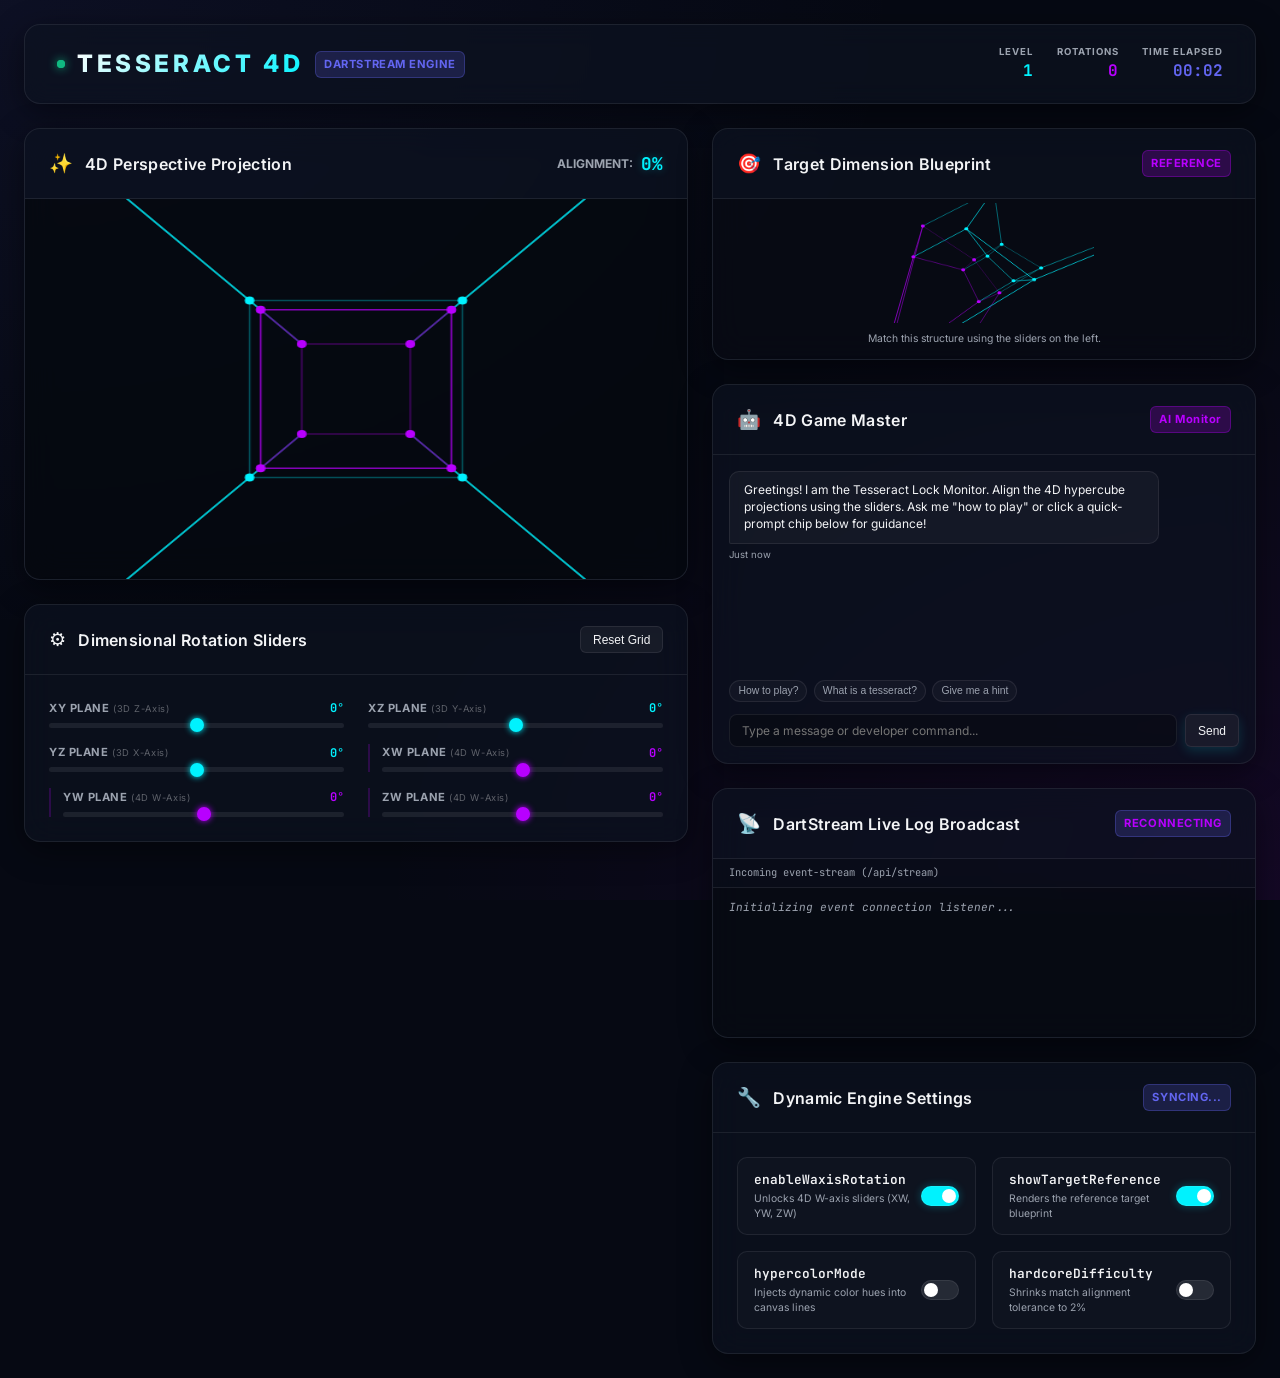
==== projects/tesseract/web/index.html @ 5fdc4a43 "initial commit: Tesseract 4D Rotation Puzzle game using DartStream" ====
<!DOCTYPE html>
<html lang="en">
<head>
  <meta charset="UTF-8">
  <meta name="viewport" content="width=device-width, initial-scale=1.0">
  <title>Tesseract 4D // DartStream Puzzle Game</title>
  <!-- Google Fonts: Inter and JetBrains Mono -->
  <link rel="preconnect" href="https://fonts.googleapis.com">
  <link rel="preconnect" href="https://fonts.gstatic.com" crossorigin>
  <link href="https://fonts.googleapis.com/css2?family=Inter:wght@300;400;500;600;700;800&family=JetBrains+Mono:wght@400;500;700&display=swap" rel="stylesheet">
  <link rel="stylesheet" href="style.css">
</head>
<body>
  <div class="game-wrapper">
    <!-- Header -->
    <header class="game-header">
      <div class="brand">
        <span class="pulse-dot active" id="server-indicator"></span>
        <h1>TESSERACT 4D</h1>
        <span class="badge">DARTSTREAM ENGINE</span>
      </div>
      <div class="game-meta-badges">
        <div class="stat-badge">
          <span class="label">LEVEL</span>
          <span class="value text-cyan" id="level-display">1</span>
        </div>
        <div class="stat-badge">
          <span class="label">ROTATIONS</span>
          <span class="value text-purple" id="rotations-display">0</span>
        </div>
        <div class="stat-badge">
          <span class="label">TIME ELAPSED</span>
          <span class="value text-indigo" id="timer-display">00:00</span>
        </div>
      </div>
    </header>

    <!-- Main Game Grid -->
    <main class="game-grid">
      
      <!-- Left Panel: Main 4D Projection Canvas & Rotational Controls -->
      <section class="grid-col left-col">
        <div class="card glassmorphic canvas-card">
          <div class="card-header">
            <div class="card-title-group">
              <span class="icon">✨</span>
              <h2>4D Perspective Projection</h2>
            </div>
            <div class="alignment-score">
              <span class="label">ALIGNMENT:</span>
              <span class="value text-cyan" id="match-display">0%</span>
            </div>
          </div>
          <div class="card-body game-canvas-container">
            <canvas id="game-canvas" width="550" height="380"></canvas>
            <div class="success-overlay" id="win-overlay">
              <div class="overlay-content">
                <h2>LOCK DECRYPTED!</h2>
                <p>4D alignment matched successfully.</p>
                <button class="btn btn-primary" id="next-level-btn">Next Level</button>
              </div>
            </div>
          </div>
        </div>

        <!-- 4D Rotational Controls (6 planes) -->
        <div class="card glassmorphic controls-card">
          <div class="card-header">
            <div class="card-title-group">
              <span class="icon">⚙️</span>
              <h2>Dimensional Rotation Sliders</h2>
            </div>
            <button class="btn" id="reset-angles-btn">Reset Grid</button>
          </div>
          <div class="card-body">
            <div class="sliders-grid">
              
              <!-- 3D rotations -->
              <div class="slider-group">
                <div class="slider-header">
                  <span class="plane-label">XY PLANE <small>(3D Z-Axis)</small></span>
                  <span class="plane-val" id="val-xy">0°</span>
                </div>
                <input type="range" class="rot-slider" id="slider-xy" min="-180" max="180" value="0">
              </div>

              <div class="slider-group">
                <div class="slider-header">
                  <span class="plane-label">XZ PLANE <small>(3D Y-Axis)</small></span>
                  <span class="plane-val" id="val-xz">0°</span>
                </div>
                <input type="range" class="rot-slider" id="slider-xz" min="-180" max="180" value="0">
              </div>

              <div class="slider-group">
                <div class="slider-header">
                  <span class="plane-label">YZ PLANE <small>(3D X-Axis)</small></span>
                  <span class="plane-val" id="val-yz">0°</span>
                </div>
                <input type="range" class="rot-slider" id="slider-yz" min="-180" max="180" value="0">
              </div>

              <!-- 4D rotations (along W-axis) -->
              <div class="slider-group w-axis-control">
                <div class="slider-header">
                  <span class="plane-label">XW PLANE <small>(4D W-Axis)</small></span>
                  <span class="plane-val" id="val-xw">0°</span>
                </div>
                <input type="range" class="rot-slider" id="slider-xw" min="-180" max="180" value="0">
              </div>

              <div class="slider-group w-axis-control">
                <div class="slider-header">
                  <span class="plane-label">YW PLANE <small>(4D W-Axis)</small></span>
                  <span class="plane-val" id="val-yw">0°</span>
                </div>
                <input type="range" class="rot-slider" id="slider-yw" min="-180" max="180" value="0">
              </div>

              <div class="slider-group w-axis-control">
                <div class="slider-header">
                  <span class="plane-label">ZW PLANE <small>(4D W-Axis)</small></span>
                  <span class="plane-val" id="val-zw">0°</span>
                </div>
                <input type="range" class="rot-slider" id="slider-zw" min="-180" max="180" value="0">
              </div>

            </div>
          </div>
        </div>
      </section>

      <!-- Right Panel: Target reference, AI assistant and Server live stream logs -->
      <section class="grid-col right-col">
        
        <!-- Target Reference Projection -->
        <div class="card glassmorphic target-card" id="target-reference-card">
          <div class="card-header">
            <div class="card-title-group">
              <span class="icon">🎯</span>
              <h2>Target Dimension Blueprint</h2>
            </div>
            <span class="badge badge-purple">REFERENCE</span>
          </div>
          <div class="card-body target-canvas-container">
            <canvas id="target-canvas" width="220" height="150"></canvas>
            <p class="target-hint">Match this structure using the sliders on the left.</p>
          </div>
        </div>

        <!-- AI Assistant Game Master -->
        <div class="card glassmorphic chat-card">
          <div class="card-header">
            <div class="card-title-group">
              <span class="icon">🤖</span>
              <h2>4D Game Master</h2>
            </div>
            <span class="badge badge-purple">AI Monitor</span>
          </div>
          <div class="card-body chat-body-container">
            <div class="chat-messages" id="chat-messages-container">
              <div class="chat-bubble assistant">
                <div class="bubble-content">
                  Greetings! I am the Tesseract Lock Monitor. Align the 4D hypercube projections using the sliders. Ask me "how to play" or click a quick-prompt chip below for guidance!
                </div>
                <span class="chat-time">Just now</span>
              </div>
            </div>
            <div class="quick-prompts">
              <button class="chip-prompt" data-msg="How to play this game?">How to play?</button>
              <button class="chip-prompt" data-msg="What is a tesseract?">What is a tesseract?</button>
              <button class="chip-prompt" data-msg="Give me a hint to align the cubes.">Give me a hint</button>
            </div>
            <form class="chat-input-form" id="chat-form">
              <input type="text" id="chat-input" placeholder="Type a message or developer command..." required autocomplete="off">
              <button type="submit" class="btn btn-send" id="chat-send-btn">Send</button>
            </form>
          </div>
        </div>

        <!-- Live Engine Stream Telemetries -->
        <div class="card glassmorphic terminal-card">
          <div class="card-header">
            <div class="card-title-group">
              <span class="icon">📡</span>
              <h2>DartStream Live Log Broadcast</h2>
            </div>
            <span class="badge badge-outline" id="sse-status">ACTIVE</span>
          </div>
          <div class="card-body terminal-body">
            <div class="terminal-header">Incoming event-stream (/api/stream)</div>
            <div class="terminal-content" id="terminal-log">
              <div class="log-line system-msg">Initializing event connection listener...</div>
            </div>
          </div>
        </div>

        <!-- Game configurations (Feature flags) -->
        <div class="card glassmorphic flags-card">
          <div class="card-header">
            <div class="card-title-group">
              <span class="icon">🔧</span>
              <h2>Dynamic Engine Settings</h2>
            </div>
            <span class="badge" id="flags-status">SYNCED</span>
          </div>
          <div class="card-body">
            <div class="flags-list">
              <label class="flag-item">
                <div class="flag-info">
                  <span class="flag-name">enableWaxisRotation</span>
                  <span class="flag-desc">Unlocks 4D W-axis sliders (XW, YW, ZW)</span>
                </div>
                <input type="checkbox" id="flag-waxis" checked>
                <span class="slider"></span>
              </label>

              <label class="flag-item">
                <div class="flag-info">
                  <span class="flag-name">showTargetReference</span>
                  <span class="flag-desc">Renders the reference target blueprint</span>
                </div>
                <input type="checkbox" id="flag-reference" checked>
                <span class="slider"></span>
              </label>

              <label class="flag-item">
                <div class="flag-info">
                  <span class="flag-name">hypercolorMode</span>
                  <span class="flag-desc">Injects dynamic color hues into canvas lines</span>
                </div>
                <input type="checkbox" id="flag-hypercolor">
                <span class="slider"></span>
              </label>

              <label class="flag-item">
                <div class="flag-info">
                  <span class="flag-name">hardcoreDifficulty</span>
                  <span class="flag-desc">Shrinks match alignment tolerance to 2%</span>
                </div>
                <input type="checkbox" id="flag-difficulty">
                <span class="slider"></span>
              </label>
            </div>
          </div>
        </div>

      </section>
    </main>
  </div>
  <script src="app.js"></script>
</body>
</html>
---- projects/tesseract/web/style.css ----
/* Custom variables and theme colors */
:root {
  --bg-base: #060913;
  --bg-surface: rgba(13, 19, 33, 0.65);
  --border-glass: rgba(255, 255, 255, 0.08);
  --border-focus: rgba(0, 242, 254, 0.4);
  
  --text-main: #F3F4F6;
  --text-muted: #9CA3AF;
  
  /* Neon Accents */
  --accent-cyan: #00F2FE;
  --accent-purple: #B800FF;
  --accent-indigo: #6366F1;
  --accent-magenta: #FF007F;
  --success: #10B981;
  --danger: #EF4444;
  
  --font-sans: 'Inter', system-ui, -apple-system, sans-serif;
  --font-mono: 'JetBrains Mono', monospace;
  
  --shadow-glow: 0 0 15px rgba(0, 242, 254, 0.15);
  --shadow-card: 0 8px 32px 0 rgba(0, 0, 0, 0.45);
  
  --transition-smooth: all 0.3s cubic-bezier(0.4, 0, 0.2, 1);
}

/* Reset and Core Styles */
* {
  box-sizing: border-box;
  margin: 0;
  padding: 0;
}

body {
  background-color: var(--bg-base);
  background-image: 
    radial-gradient(at 0% 0%, rgba(99, 102, 241, 0.08) 0px, transparent 50%),
    radial-gradient(at 100% 100%, rgba(184, 0, 255, 0.08) 0px, transparent 50%);
  background-attachment: fixed;
  color: var(--text-main);
  font-family: var(--font-sans);
  min-height: 100vh;
  line-height: 1.5;
  overflow-x: hidden;
  padding: 1.5rem;
}

/* Hypercolor Mode active */
body.hypercolor-active {
  background-image: 
    radial-gradient(at 0% 0%, rgba(255, 0, 127, 0.1) 0px, transparent 50%),
    radial-gradient(at 100% 100%, rgba(0, 242, 254, 0.1) 0px, transparent 50%);
}

/* Scrollbar styling */
::-webkit-scrollbar {
  width: 6px;
  height: 6px;
}
::-webkit-scrollbar-track {
  background: rgba(0, 0, 0, 0.2);
}
::-webkit-scrollbar-thumb {
  background: rgba(255, 255, 255, 0.15);
  border-radius: 4px;
}
::-webkit-scrollbar-thumb:hover {
  background: var(--accent-cyan);
}

/* Game Layout Wrapper */
.game-wrapper {
  max-width: 1300px;
  margin: 0 auto;
  display: flex;
  flex-direction: column;
  gap: 1.5rem;
}

/* Header Styles */
.game-header {
  display: flex;
  justify-content: space-between;
  align-items: center;
  padding: 1.25rem 2rem;
  background: var(--bg-surface);
  backdrop-filter: blur(12px);
  -webkit-backdrop-filter: blur(12px);
  border: 1px solid var(--border-glass);
  border-radius: 16px;
  box-shadow: var(--shadow-card);
}

.brand {
  display: flex;
  align-items: center;
  gap: 0.75rem;
}

.brand h1 {
  font-size: 1.5rem;
  font-weight: 800;
  letter-spacing: 0.15em;
  background: linear-gradient(135deg, #FFF 0%, var(--accent-cyan) 100%);
  -webkit-background-clip: text;
  -webkit-text-fill-color: transparent;
}

.badge {
  font-size: 0.7rem;
  font-weight: 700;
  letter-spacing: 0.05em;
  padding: 0.25rem 0.5rem;
  border-radius: 6px;
  background: rgba(99, 102, 241, 0.2);
  color: var(--accent-indigo);
  border: 1px solid rgba(99, 102, 241, 0.3);
}

.badge-purple {
  background: rgba(184, 0, 255, 0.2);
  color: var(--accent-purple);
  border: 1px solid rgba(184, 0, 255, 0.3);
}

.badge-outline {
  background: transparent;
  color: var(--text-muted);
  border: 1px solid var(--border-glass);
}

.pulse-dot {
  width: 8px;
  height: 8px;
  border-radius: 50%;
  background-color: var(--text-muted);
  position: relative;
}

.pulse-dot.active {
  background-color: var(--success);
  box-shadow: 0 0 10px var(--success);
}

.pulse-dot.active::after {
  content: '';
  position: absolute;
  width: 100%;
  height: 100%;
  border-radius: 50%;
  background-color: inherit;
  animation: pulse-ring 1.8s infinite ease-in-out;
  left: 0;
  top: 0;
}

@keyframes pulse-ring {
  0% { transform: scale(0.9); opacity: 0.8; }
  100% { transform: scale(2.4); opacity: 0; }
}

.game-meta-badges {
  display: flex;
  gap: 1.5rem;
}

.stat-badge {
  display: flex;
  flex-direction: column;
  align-items: flex-end;
}

.stat-badge .label {
  font-size: 0.6rem;
  font-weight: 700;
  letter-spacing: 0.1em;
  color: var(--text-muted);
}

.stat-badge .value {
  font-family: var(--font-mono);
  font-size: 1rem;
  font-weight: 700;
}

.text-cyan { color: var(--accent-cyan) !important; }
.text-purple { color: var(--accent-purple) !important; }
.text-indigo { color: var(--accent-indigo) !important; }

/* Grid Dashboard */
.game-grid {
  display: grid;
  grid-template-columns: 1.1fr 0.9fr;
  gap: 1.5rem;
}

@media (max-width: 950px) {
  .game-grid {
    grid-template-columns: 1fr;
  }
}

.grid-col {
  display: flex;
  flex-direction: column;
  gap: 1.5rem;
}

/* Card Styles */
.card {
  background: var(--bg-surface);
  backdrop-filter: blur(16px);
  -webkit-backdrop-filter: blur(16px);
  border: 1px solid var(--border-glass);
  border-radius: 16px;
  box-shadow: var(--shadow-card);
  display: flex;
  flex-direction: column;
  overflow: hidden;
  transition: var(--transition-smooth);
}

.card:hover {
  border-color: rgba(255, 255, 255, 0.12);
  box-shadow: 0 12px 40px 0 rgba(0, 0, 0, 0.5);
}

.card-header {
  padding: 1.25rem 1.5rem;
  border-bottom: 1px solid var(--border-glass);
  display: flex;
  justify-content: space-between;
  align-items: center;
}

.card-title-group {
  display: flex;
  align-items: center;
  gap: 0.75rem;
}

.card-title-group .icon {
  font-size: 1.2rem;
}

.card-header h2 {
  font-size: 1rem;
  font-weight: 600;
  letter-spacing: 0.02em;
}

.card-body {
  padding: 1.5rem;
  flex-grow: 1;
}

.alignment-score {
  display: flex;
  align-items: center;
  gap: 0.5rem;
}

.alignment-score .label {
  font-size: 0.75rem;
  font-weight: 700;
  color: var(--text-muted);
}

.alignment-score .value {
  font-family: var(--font-mono);
  font-size: 1.1rem;
  font-weight: 700;
  text-shadow: 0 0 10px rgba(0, 242, 254, 0.3);
}

/* Game Canvas container */
.canvas-card {
  position: relative;
}

.game-canvas-container {
  padding: 0;
  background: rgba(0, 0, 0, 0.45);
  display: flex;
  align-items: center;
  justify-content: center;
  min-height: 380px;
  position: relative;
}

#game-canvas {
  width: 100%;
  height: 100%;
  max-height: 380px;
  display: block;
}

/* Success / Win screen overlay */
.success-overlay {
  position: absolute;
  top: 0;
  left: 0;
  width: 100%;
  height: 100%;
  background: rgba(6, 9, 19, 0.9);
  backdrop-filter: blur(8px);
  display: none;
  align-items: center;
  justify-content: center;
  z-index: 10;
  animation: fadeIn 0.4s ease-in-out forwards;
}

@keyframes fadeIn {
  from { opacity: 0; }
  to { opacity: 1; }
}

.overlay-content {
  text-align: center;
  display: flex;
  flex-direction: column;
  align-items: center;
  gap: 1.25rem;
  padding: 2rem;
}

.overlay-content h2 {
  font-size: 2.2rem;
  font-weight: 800;
  letter-spacing: 0.08em;
  background: linear-gradient(135deg, var(--accent-cyan) 0%, var(--accent-purple) 100%);
  -webkit-background-clip: text;
  -webkit-text-fill-color: transparent;
  animation: bounceScale 1.2s infinite alternate ease-in-out;
}

@keyframes bounceScale {
  0% { transform: scale(0.95); }
  100% { transform: scale(1.05); }
}

.overlay-content p {
  font-size: 0.95rem;
  color: var(--text-muted);
}

.btn-primary {
  background: linear-gradient(135deg, var(--accent-cyan) 0%, var(--accent-indigo) 100%);
  color: #060913;
  font-weight: 700;
  border: none;
  padding: 0.65rem 2rem;
  border-radius: 8px;
  cursor: pointer;
  box-shadow: 0 4px 15px rgba(0, 242, 254, 0.3);
  font-size: 0.9rem;
  transition: var(--transition-smooth);
}

.btn-primary:hover {
  transform: translateY(-2px);
  box-shadow: 0 6px 20px rgba(0, 242, 254, 0.45);
}

/* Rotation Sliders */
.sliders-grid {
  display: grid;
  grid-template-columns: 1fr 1fr;
  gap: 1rem 1.5rem;
}

@media (max-width: 500px) {
  .sliders-grid {
    grid-template-columns: 1fr;
  }
}

.slider-group {
  display: flex;
  flex-direction: column;
  gap: 0.35rem;
}

.slider-group.w-axis-control {
  border-left: 2px solid rgba(184, 0, 255, 0.2);
  padding-left: 0.75rem;
}

.slider-header {
  display: flex;
  justify-content: space-between;
  align-items: center;
}

.plane-label {
  font-size: 0.7rem;
  font-weight: 700;
  letter-spacing: 0.05em;
  color: var(--text-muted);
}

.plane-label small {
  font-weight: 400;
  color: rgba(255, 255, 255, 0.35);
}

.plane-val {
  font-family: var(--font-mono);
  font-size: 0.75rem;
  font-weight: 700;
  color: var(--accent-cyan);
}

.w-axis-control .plane-val {
  color: var(--accent-purple);
}

/* Range input styling */
.rot-slider {
  -webkit-appearance: none;
  width: 100%;
  height: 5px;
  background: rgba(255, 255, 255, 0.08);
  border-radius: 3px;
  outline: none;
  transition: var(--transition-smooth);
}

.rot-slider::-webkit-slider-thumb {
  -webkit-appearance: none;
  width: 14px;
  height: 14px;
  border-radius: 50%;
  background: var(--accent-cyan);
  cursor: pointer;
  box-shadow: 0 0 6px var(--accent-cyan);
  transition: var(--transition-smooth);
}

.w-axis-control .rot-slider::-webkit-slider-thumb {
  background: var(--accent-purple);
  box-shadow: 0 0 6px var(--accent-purple);
}

.rot-slider::-webkit-slider-thumb:hover {
  transform: scale(1.25);
}

/* Target reference canvas */
.target-canvas-container {
  padding: 0;
  background: rgba(0, 0, 0, 0.3);
  display: flex;
  flex-direction: column;
  align-items: center;
  justify-content: center;
  min-height: 160px;
  gap: 0.5rem;
}

#target-canvas {
  width: 100%;
  max-width: 220px;
  height: 120px;
  display: block;
}

.target-hint {
  font-size: 0.65rem;
  color: var(--text-muted);
  text-align: center;
  margin-bottom: 0.5rem;
}

/* AI Assistant / Chat Styles */
.chat-card {
  height: 380px;
}

.chat-body-container {
  display: flex;
  flex-direction: column;
  padding: 1rem;
  gap: 0.75rem;
  height: 100%;
}

.chat-messages {
  flex-grow: 1;
  overflow-y: auto;
  display: flex;
  flex-direction: column;
  gap: 0.75rem;
  padding-right: 0.25rem;
  min-height: 180px;
}

.chat-bubble {
  max-width: 85%;
  display: flex;
  flex-direction: column;
  gap: 0.25rem;
}

.chat-bubble.assistant {
  align-self: flex-start;
}

.chat-bubble.user {
  align-self: flex-end;
}

.bubble-content {
  padding: 0.65rem 0.85rem;
  border-radius: 10px;
  font-size: 0.75rem;
  line-height: 1.4;
}

.chat-bubble.assistant .bubble-content {
  background: rgba(255, 255, 255, 0.04);
  border: 1px solid var(--border-glass);
  border-bottom-left-radius: 2px;
  color: var(--text-main);
}

.chat-bubble.user .bubble-content {
  background: linear-gradient(135deg, var(--accent-indigo) 0%, var(--accent-purple) 100%);
  border-bottom-right-radius: 2px;
  color: #FFF;
}

.chat-time {
  font-size: 0.6rem;
  color: var(--text-muted);
}

.chat-bubble.user .chat-time {
  align-self: flex-end;
}

/* Typing indicator micro-animation */
.typing-indicator {
  display: flex;
  gap: 3px;
  padding: 4px 6px;
}

.typing-indicator span {
  width: 5px;
  height: 5px;
  background: var(--text-muted);
  border-radius: 50%;
  animation: typing-bounce 1.4s infinite ease-in-out both;
}

.typing-indicator span:nth-child(1) { animation-delay: -0.32s; }
.typing-indicator span:nth-child(2) { animation-delay: -0.16s; }

@keyframes typing-bounce {
  0%, 80%, 100% { transform: scale(0); }
  40% { transform: scale(1.0); }
}

/* Quick Prompts Chips */
.quick-prompts {
  display: flex;
  gap: 0.4rem;
  flex-wrap: wrap;
}

.chip-prompt {
  background: rgba(255, 255, 255, 0.03);
  border: 1px solid var(--border-glass);
  color: var(--text-muted);
  padding: 0.3rem 0.5rem;
  border-radius: 20px;
  font-size: 0.65rem;
  cursor: pointer;
  transition: var(--transition-smooth);
}

.chip-prompt:hover {
  background: rgba(0, 242, 254, 0.05);
  color: var(--accent-cyan);
  border-color: var(--accent-cyan);
}

/* Chat Input Form */
.chat-input-form {
  display: flex;
  gap: 0.5rem;
}

.chat-input-form input {
  flex-grow: 1;
  background: rgba(0, 0, 0, 0.25);
  border: 1px solid var(--border-glass);
  border-radius: 8px;
  padding: 0.5rem 0.75rem;
  color: var(--text-main);
  font-size: 0.75rem;
  font-family: var(--font-sans);
  transition: var(--transition-smooth);
}

.chat-input-form input:focus {
  outline: none;
  border-color: var(--accent-cyan);
  box-shadow: var(--shadow-glow);
}

.btn-send {
  background: linear-gradient(135deg, var(--accent-cyan) 0%, var(--accent-indigo) 100%);
  border: none;
  color: #060913;
  font-weight: 700;
  padding: 0.5rem 1rem;
  border-radius: 8px;
  box-shadow: 0 4px 12px rgba(0, 242, 254, 0.15);
  cursor: pointer;
}

.btn-send:hover {
  opacity: 0.9;
  transform: translateY(-1px);
}

/* Terminal Log Panel */
.terminal-card {
  height: 250px;
}

.terminal-body {
  padding: 0;
  display: flex;
  flex-direction: column;
}

.terminal-header {
  font-family: var(--font-mono);
  font-size: 0.65rem;
  background: rgba(0, 0, 0, 0.2);
  padding: 0.4rem 1rem;
  border-bottom: 1px solid var(--border-glass);
  color: var(--text-muted);
}

.terminal-content {
  font-family: var(--font-mono);
  font-size: 0.7rem;
  padding: 0.75rem 1rem;
  overflow-y: auto;
  flex-grow: 1;
  background: rgba(0, 0, 0, 0.35);
  display: flex;
  flex-direction: column;
  gap: 0.35rem;
}

.log-line {
  line-height: 1.4;
  word-break: break-all;
  display: flex;
  gap: 0.5rem;
}

.log-line .timestamp {
  color: var(--text-muted);
  flex-shrink: 0;
}

.log-line .message {
  color: var(--accent-cyan);
}

.log-line.system-msg {
  color: var(--text-muted);
  font-style: italic;
}

.log-line.win-msg {
  color: var(--success);
  font-weight: 700;
}

/* Feature Flags list */
.flags-list {
  display: grid;
  grid-template-columns: 1fr 1fr;
  gap: 1rem;
}

@media (max-width: 600px) {
  .flags-list {
    grid-template-columns: 1fr;
  }
}

.flag-item {
  display: flex;
  justify-content: space-between;
  align-items: center;
  padding: 0.75rem 1rem;
  background: rgba(255, 255, 255, 0.02);
  border: 1px solid var(--border-glass);
  border-radius: 10px;
  cursor: pointer;
  transition: var(--transition-smooth);
}

.flag-item:hover {
  background: rgba(255, 255, 255, 0.05);
  border-color: rgba(255, 255, 255, 0.15);
}

.flag-info {
  display: flex;
  flex-direction: column;
}

.flag-name {
  font-size: 0.8rem;
  font-weight: 600;
  font-family: var(--font-mono);
}

.flag-desc {
  font-size: 0.65rem;
  color: var(--text-muted);
  margin-top: 0.1rem;
}

/* Switch styling */
.flag-item input[type="checkbox"] {
  display: none;
}

.flag-item .slider {
  width: 38px;
  height: 20px;
  background: rgba(255, 255, 255, 0.1);
  border-radius: 20px;
  position: relative;
  transition: var(--transition-smooth);
  flex-shrink: 0;
  border: 1px solid var(--border-glass);
}

.flag-item .slider::after {
  content: '';
  position: absolute;
  width: 14px;
  height: 14px;
  border-radius: 50%;
  background: #FFF;
  top: 2px;
  left: 2px;
  transition: var(--transition-smooth);
}

.flag-item input:checked + .slider {
  background: var(--accent-cyan);
  box-shadow: 0 0 8px rgba(0, 242, 254, 0.3);
}

.flag-item input:checked + .slider::after {
  left: 20px;
}

/* Basic Reset Button */
.btn {
  background: rgba(255, 255, 255, 0.05);
  border: 1px solid var(--border-glass);
  color: var(--text-main);
  padding: 0.35rem 0.75rem;
  border-radius: 6px;
  font-size: 0.75rem;
  font-weight: 500;
  cursor: pointer;
  transition: var(--transition-smooth);
}

.btn:hover {
  background: rgba(255, 255, 255, 0.1);
  border-color: var(--accent-cyan);
}
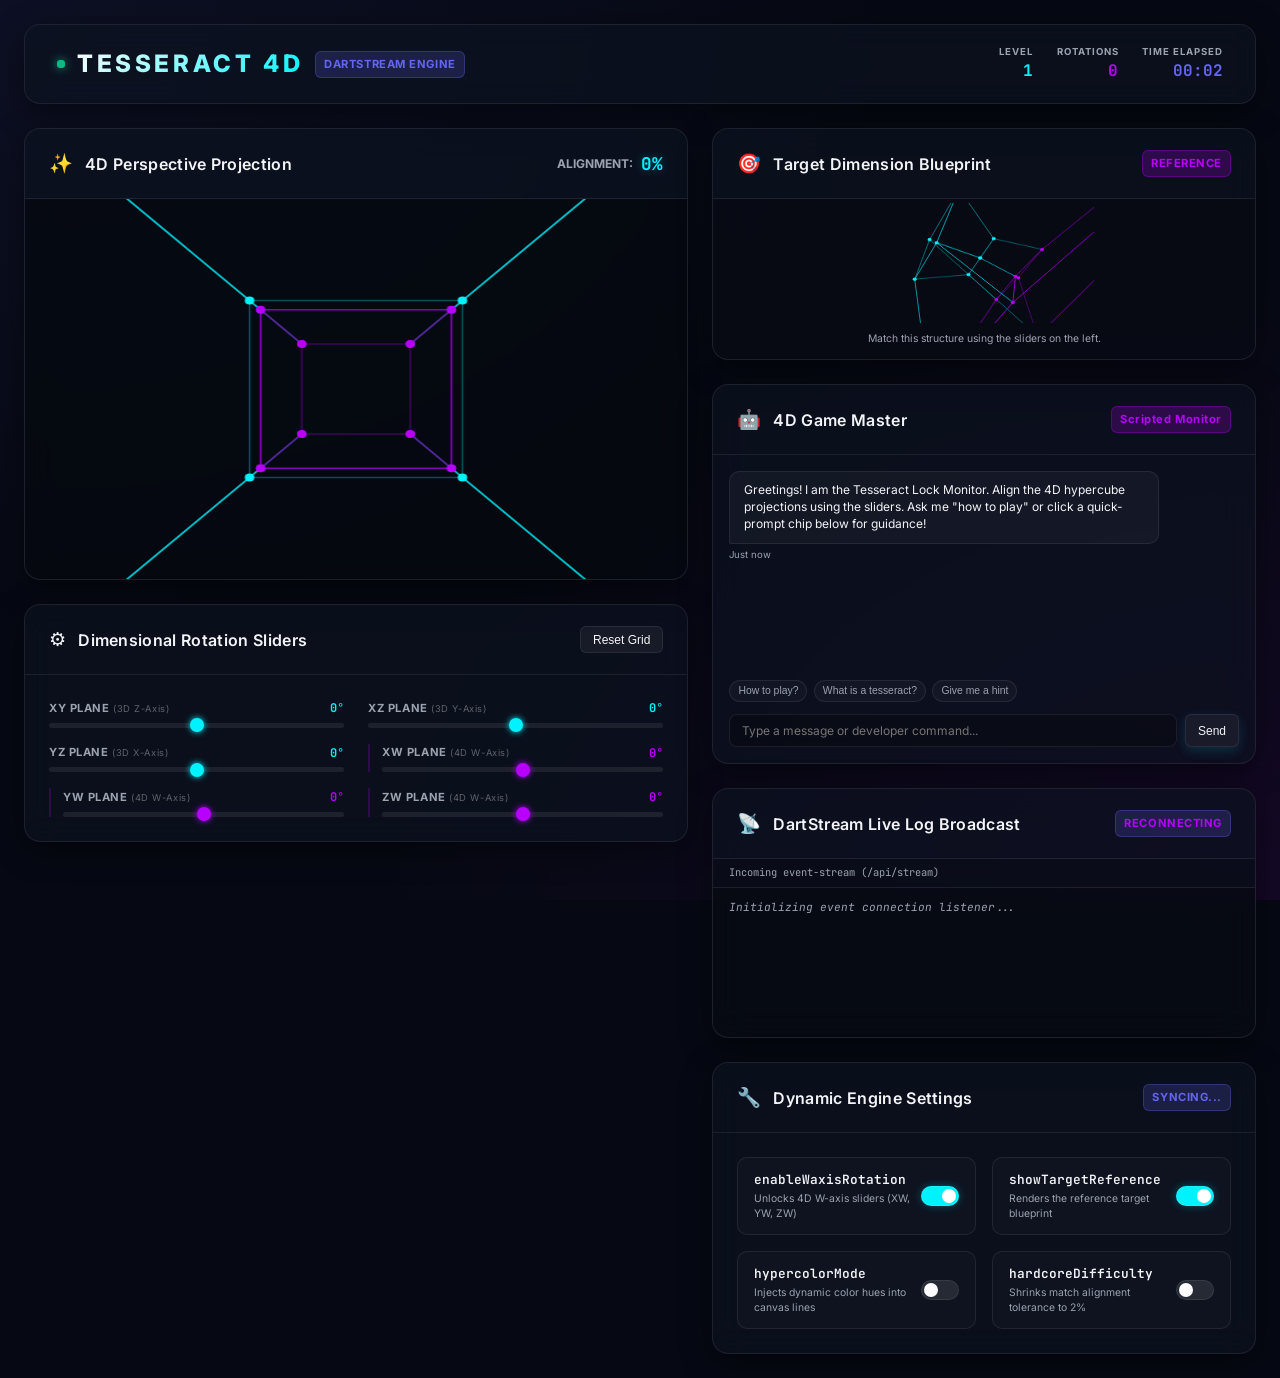
==== commit 2f544a0e: "updated v" ====
--- a/projects/tesseract/web/index.html
+++ b/projects/tesseract/web/index.html
@@ -155,7 +155,7 @@
               <span class="icon">🤖</span>
               <h2>4D Game Master</h2>
             </div>
-            <span class="badge badge-purple">AI Monitor</span>
+            <span class="badge badge-purple">Scripted Monitor</span>
           </div>
           <div class="card-body chat-body-container">
             <div class="chat-messages" id="chat-messages-container">
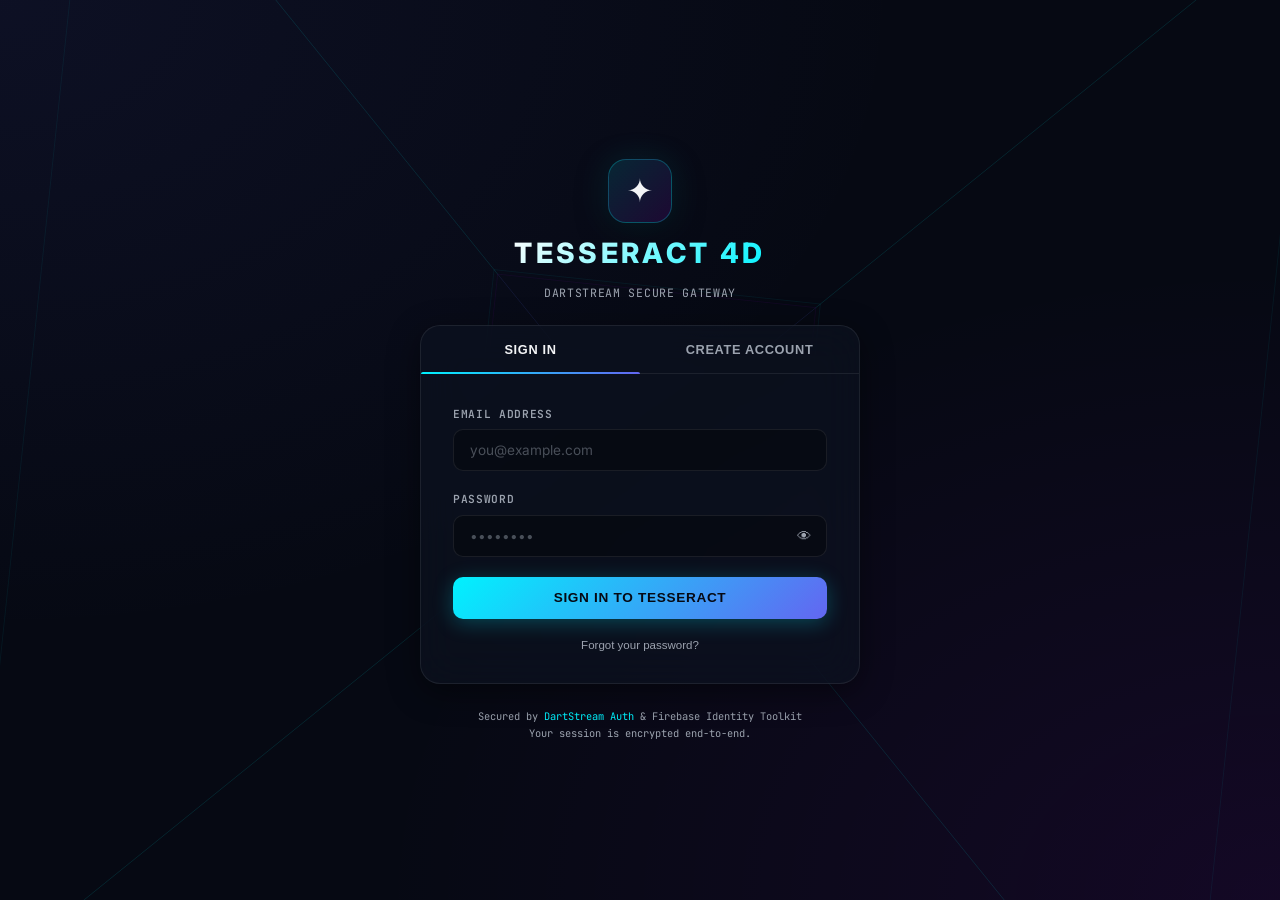
==== commit 98bf6ea5: "feat: add auth pages (login, register, password reset) using DartStream - Add /api/auth/login, /api/" ====
--- a/projects/tesseract/web/index.html
+++ b/projects/tesseract/web/index.html
@@ -9,6 +9,8 @@
   <link rel="preconnect" href="https://fonts.gstatic.com" crossorigin>
   <link href="https://fonts.googleapis.com/css2?family=Inter:wght@300;400;500;600;700;800&family=JetBrains+Mono:wght@400;500;700&display=swap" rel="stylesheet">
   <link rel="stylesheet" href="style.css">
+  <!-- Auth guard: redirect to auth.html if not logged in -->
+  <script src="auth-guard.js"></script>
 </head>
 <body>
   <div class="game-wrapper">
@@ -32,6 +34,10 @@
           <span class="label">TIME ELAPSED</span>
           <span class="value text-indigo" id="timer-display">00:00</span>
         </div>
+        <div class="user-chip">
+          <span class="user-email" id="user-email-display"></span>
+          <button class="btn" id="logout-btn" title="Sign Out">⎋ Sign Out</button>
+        </div>
       </div>
     </header>
 
@@ -249,5 +255,25 @@
     </main>
   </div>
   <script src="app.js"></script>
+  <script>
+    // ─── Auth: Show user info & handle logout ───────────────────────────────
+    (function initAuthUI() {
+      const raw = sessionStorage.getItem('ds_session');
+      if (!raw) return;
+      try {
+        const session = JSON.parse(raw);
+        const emailEl = document.getElementById('user-email-display');
+        if (emailEl && session.email) emailEl.textContent = session.email;
+      } catch (e) { /* ignore */ }
+
+      document.getElementById('logout-btn').addEventListener('click', async () => {
+        try {
+          await fetch('/api/auth/logout', { method: 'POST' });
+        } catch (_) { /* best-effort */ }
+        sessionStorage.removeItem('ds_session');
+        window.location.replace('auth.html');
+      });
+    })();
+  </script>
 </body>
 </html>
--- a/projects/tesseract/web/style.css
+++ b/projects/tesseract/web/style.css
@@ -787,3 +787,40 @@
   background: rgba(255, 255, 255, 0.1);
   border-color: var(--accent-cyan);
 }
+
+/* ─── Auth UI: User chip & Logout Button ──────────────────────────────────── */
+.user-chip {
+  display: flex;
+  align-items: center;
+  gap: 0.5rem;
+}
+
+.user-chip .user-email {
+  font-size: 0.65rem;
+  font-family: var(--font-mono);
+  color: var(--text-muted);
+  max-width: 140px;
+  overflow: hidden;
+  text-overflow: ellipsis;
+  white-space: nowrap;
+}
+
+#logout-btn {
+  background: rgba(239, 68, 68, 0.07);
+  border: 1px solid rgba(239, 68, 68, 0.2);
+  color: #FCA5A5;
+  padding: 0.35rem 0.75rem;
+  border-radius: 6px;
+  font-size: 0.72rem;
+  font-weight: 600;
+  cursor: pointer;
+  transition: var(--transition-smooth);
+  letter-spacing: 0.02em;
+}
+
+#logout-btn:hover {
+  background: rgba(239, 68, 68, 0.14);
+  border-color: rgba(239, 68, 68, 0.4);
+  color: #FECACA;
+  transform: translateY(-1px);
+}
